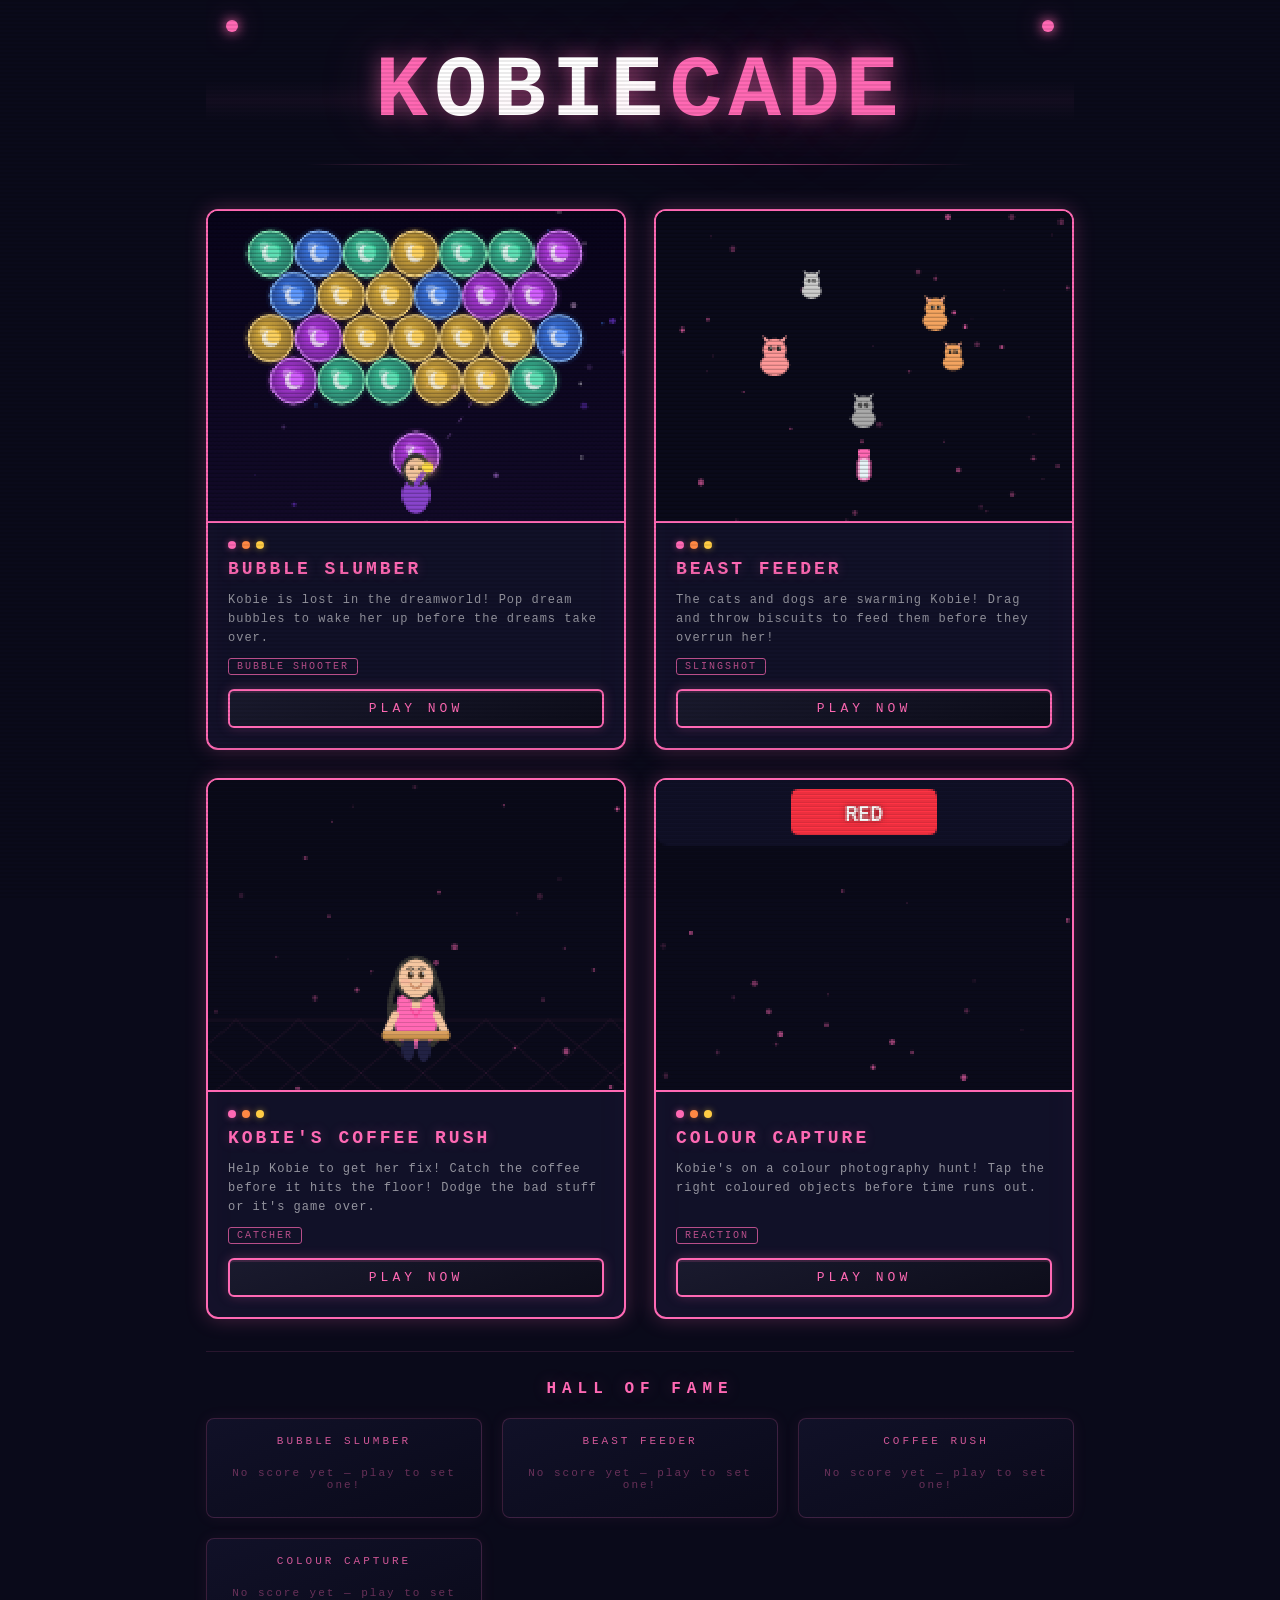
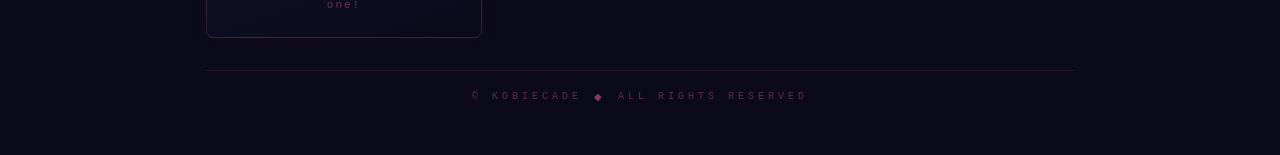
==== index.html @ 54f71faa "Added initial project file and folders" ====
<!DOCTYPE html>
<html lang="en">
<head>
  <meta charset="UTF-8" />
  <title>KobieCade</title>
  <meta name="viewport" content="width=device-width, initial-scale=1.0">
  <link rel="stylesheet" href="style.css" />
</head>
<body>
  <div class="arcade-wrap">

    <header class="arcade-header">
      <div class="header-scanline"></div>
      <div class="coin-light coin-left"></div>
      <div class="coin-light coin-right"></div>
      <h1 class="arcade-title">
        <span class="title-k">K</span><span class="title-obie">OBIE</span><span class="title-cade">CADE</span>
      </h1>

    </header>

    <main class="game-grid">

      <a href="bubble-slumber/index.html" class="game-card" id="card-todos">
        <div class="card-screen">
          <canvas class="card-preview" id="preview-todos" width="200" height="150"></canvas>
        </div>
        <div class="card-bezel">
          <div class="card-lights">
            <span class="bulb"></span><span class="bulb"></span><span class="bulb"></span>
          </div>
          <h2 class="card-title">BUBBLE SLUMBER</h2>
          <p class="card-desc">Kobie is lost in the dreamworld! Pop dream bubbles to wake her up before the dreams take over.</p>
          <div class="card-meta">
            <span class="tag">BUBBLE SHOOTER</span>
          </div>
          <div class="card-btn">PLAY NOW</div>
        </div>
      </a>

      <a href="beast-feeder/index.html" class="game-card" id="card-kittens">
        <div class="card-screen">
          <canvas class="card-preview" id="preview-kittens" width="200" height="150"></canvas>
        </div>
        <div class="card-bezel">
          <div class="card-lights">
            <span class="bulb"></span><span class="bulb"></span><span class="bulb"></span>
          </div>
          <h2 class="card-title">BEAST FEEDER</h2>
          <p class="card-desc">The cats and dogs are swarming Kobie! Drag and throw biscuits to feed them before they overrun her!</p>
          <div class="card-meta">
            <span class="tag">SLINGSHOT</span>
          </div>
          <div class="card-btn">PLAY NOW</div>
        </div>
      </a>

      <a href="coffee-rush/index.html" class="game-card" id="card-coffee">
        <div class="card-screen">
          <canvas class="card-preview" id="preview-coffee" width="200" height="150"></canvas>
        </div>
        <div class="card-bezel">
          <div class="card-lights">
            <span class="bulb"></span><span class="bulb"></span><span class="bulb"></span>
          </div>
          <h2 class="card-title">KOBIE'S COFFEE RUSH</h2>
          <p class="card-desc">Help Kobie to get her fix! Catch the coffee before it hits the floor! Dodge the bad stuff or it's game over.</p>
          <div class="card-meta">
            <span class="tag">CATCHER</span>
          </div>
          <div class="card-btn">PLAY NOW</div>
        </div>
      </a>

      <a href="colour-capture/index.html" class="game-card" id="card-colour">
        <div class="card-screen">
          <canvas class="card-preview" id="preview-colour" width="200" height="150"></canvas>
        </div>
        <div class="card-bezel">
          <div class="card-lights">
            <span class="bulb"></span><span class="bulb"></span><span class="bulb"></span>
          </div>
          <h2 class="card-title">COLOUR CAPTURE</h2>
          <p class="card-desc">Kobie's on a colour photography hunt! Tap the right coloured objects before time runs out.</p>
          <div class="card-meta">
            <span class="tag">REACTION</span>
          </div>
          <div class="card-btn">PLAY NOW</div>
        </div>
      </a>

    </main>

    <section class="hs-section">
      <h2 class="hs-section-title">HALL OF FAME</h2>
      <div class="hs-panels">
        <div class="hs-panel">
          <div class="hs-panel-label">BUBBLE SLUMBER</div>
          <div id="hs-landing-todos"></div>
        </div>
        <div class="hs-panel">
          <div class="hs-panel-label">BEAST FEEDER</div>
          <div id="hs-landing-kittens"></div>
        </div>
        <div class="hs-panel">
          <div class="hs-panel-label">COFFEE RUSH</div>
          <div id="hs-landing-coffee"></div>
        </div>
        <div class="hs-panel">
          <div class="hs-panel-label">COLOUR CAPTURE</div>
          <div id="hs-landing-colour"></div>
        </div>
      </div>
    </section>

    <footer class="arcade-footer">
      <span>© KOBIECADE</span>
      <span class="footer-dot">◆</span>
      <span>ALL RIGHTS RESERVED</span>
    </footer>

  </div>

  <script src="highscores.js"></script>
  <script src="landing.js"></script>
</body>
</html>
---- style.css ----
/* ── RESET & BASE ─────────────────────────────────────── */
*, *::before, *::after { margin: 0; padding: 0; box-sizing: border-box; }

:root {
  --pink:      #ff69b4;
  --pink-dim:  #ff69b440;
  --pink-glow: #ff69b480;
  --red:       #ff4466;
  --dark:      #0a0a1a;
  --dark-mid:  #0d0d22;
  --dark-card: #111128;
  --white:     #ffffff;
  --mono:      'Courier New', Courier, monospace;
}

html, body {
  width: 100%;
  min-height: 100%;
  background: var(--dark);
  font-family: var(--mono);
  color: var(--white);
  overflow-x: hidden;
}

/* ── SCANLINE TEXTURE ─────────────────────────────────── */
body::before {
  content: '';
  position: fixed;
  inset: 0;
  background: repeating-linear-gradient(
    0deg,
    transparent,
    transparent 2px,
    rgba(0,0,0,0.08) 2px,
    rgba(0,0,0,0.08) 4px
  );
  pointer-events: none;
  z-index: 9999;
}

/* ── WRAP ─────────────────────────────────────────────── */
.arcade-wrap {
  max-width: 900px;
  margin: 0 auto;
  padding: 0 16px 48px;
  display: flex;
  flex-direction: column;
  min-height: 100vh;
}

/* ── HEADER ───────────────────────────────────────────── */
.arcade-header {
  position: relative;
  text-align: center;
  padding: 48px 16px 36px;
  overflow: hidden;
}

.header-scanline {
  position: absolute;
  inset: 0;
  background: linear-gradient(
    180deg,
    transparent 40%,
    rgba(255,105,180,0.04) 50%,
    transparent 60%
  );
  animation: scanMove 4s linear infinite;
  pointer-events: none;
}

@keyframes scanMove {
  0%   { transform: translateY(-100%); }
  100% { transform: translateY(200%); }
}

/* Decorative corner lights */
.coin-light {
  position: absolute;
  top: 20px;
  width: 12px; height: 12px;
  border-radius: 50%;
  background: var(--pink);
  box-shadow: 0 0 12px var(--pink), 0 0 24px var(--pink-glow);
  animation: blink 2.8s ease-in-out infinite;
}
.coin-left  { left: 20px; }
.coin-right { right: 20px; animation-delay: 1.4s; }

@keyframes blink {
  0%, 100% { opacity: 1; }
  50%       { opacity: 0.25; }
}

/* Title */
.arcade-title {
  font-size: clamp(42px, 10vw, 88px);
  letter-spacing: 6px;
  line-height: 1;
  margin-bottom: 14px;
  text-shadow:
    0 0 20px var(--pink-glow),
    0 0 60px var(--pink-dim);
}

.title-k    { color: var(--pink); }
.title-obie { color: var(--white); }
.title-cade {
  color: var(--pink);
  text-shadow:
    0 0 20px var(--pink-glow),
    0 0 60px var(--pink-dim),
    0 0 100px var(--pink-dim);
}

.arcade-sub {
  font-size: clamp(10px, 2vw, 13px);
  letter-spacing: 6px;
  color: var(--pink);
  opacity: 0.7;
  animation: pulse 1.6s ease-in-out infinite;
}

@keyframes pulse {
  0%, 100% { opacity: 0.7; }
  50%       { opacity: 0.25; }
}

/* ── DIVIDER ──────────────────────────────────────────── */
.arcade-header::after {
  content: '';
  display: block;
  margin: 28px auto 0;
  width: 80%;
  height: 1px;
  background: linear-gradient(90deg, transparent, var(--pink), transparent);
}

/* ── GAME GRID ────────────────────────────────────────── */
.game-grid {
  display: grid;
  grid-template-columns: repeat(auto-fit, minmax(280px, 1fr));
  gap: 28px;
  padding: 8px 0 24px;
  flex: 1;
}

/* ── GAME CARD ────────────────────────────────────────── */
.game-card {
  display: flex;
  flex-direction: column;
  background: var(--dark-card);
  border: 2px solid var(--pink);
  border-radius: 12px;
  overflow: hidden;
  text-decoration: none;
  color: inherit;
  box-shadow:
    0 0 20px var(--pink-dim),
    inset 0 0 40px rgba(255,105,180,0.03);
  transition: transform 120ms ease, box-shadow 120ms ease, border-color 120ms ease;
  cursor: pointer;
}

.game-card:hover {
  transform: translateY(-4px) scale(1.01);
  border-color: var(--pink);
  box-shadow:
    0 0 40px var(--pink-glow),
    0 8px 32px rgba(0,0,0,0.6),
    inset 0 0 60px rgba(255,105,180,0.06);
}

.game-card:active {
  transform: translateY(0) scale(0.99);
}

/* ── CARD SCREEN (preview canvas area) ───────────────── */
.card-screen {
  background: #060610;
  border-bottom: 2px solid var(--pink);
  display: flex;
  align-items: center;
  justify-content: center;
  padding: 0;
  overflow: hidden;
  aspect-ratio: 4 / 3;
  position: relative;
}

.card-screen::after {
  content: '';
  position: absolute;
  inset: 0;
  background: repeating-linear-gradient(
    0deg,
    transparent,
    transparent 3px,
    rgba(0,0,0,0.15) 3px,
    rgba(0,0,0,0.15) 4px
  );
  pointer-events: none;
}

.card-preview {
  width: 100%;
  height: 100%;
  object-fit: cover;
  image-rendering: pixelated;
  pointer-events: none;
}

/* ── CARD BEZEL ───────────────────────────────────────── */
.card-bezel {
  padding: 18px 20px 20px;
  display: flex;
  flex-direction: column;
  gap: 10px;
  flex: 1;
}

.card-lights {
  display: flex;
  gap: 6px;
}

.bulb {
  width: 8px; height: 8px;
  border-radius: 50%;
  background: var(--pink);
  box-shadow: 0 0 6px var(--pink-glow);
  animation: blink 2s ease-in-out infinite;
}
.bulb:nth-child(2) { animation-delay: 0.66s; background: #ff8844; box-shadow: 0 0 6px #ff884480; }
.bulb:nth-child(3) { animation-delay: 1.33s; background: #ffcc44; box-shadow: 0 0 6px #ffcc4480; }

.card-title {
  font-size: clamp(14px, 3vw, 18px);
  letter-spacing: 3px;
  color: var(--pink);
  text-shadow: 0 0 12px var(--pink-dim);
  line-height: 1.2;
}

.card-desc {
  font-size: clamp(10px, 1.8vw, 12px);
  color: rgba(255,255,255,0.55);
  letter-spacing: 1px;
  line-height: 1.6;
  flex: 1;
}

.card-meta {
  display: flex;
  gap: 8px;
  flex-wrap: wrap;
}

.tag {
  font-size: 10px;
  letter-spacing: 2px;
  border: 1px solid var(--pink);
  color: var(--pink);
  padding: 2px 8px;
  border-radius: 3px;
  opacity: 0.7;
}

.card-btn {
  margin-top: 4px;
  padding: 10px 0;
  text-align: center;
  border: 2px solid var(--pink);
  border-radius: 6px;
  font-size: clamp(11px, 2vw, 13px);
  letter-spacing: 4px;
  color: var(--pink);
  background: linear-gradient(160deg, #1a1a2e 0%, #0d0d1a 100%);
  box-shadow:
    0 0 12px var(--pink-dim),
    inset 0 2px 0 rgba(255,105,180,0.15);
  transition: background 100ms, box-shadow 100ms;
}

.game-card:hover .card-btn {
  background: linear-gradient(160deg, #2a1a3e 0%, #150d2a 100%);
  box-shadow:
    0 0 24px var(--pink-glow),
    inset 0 2px 0 rgba(255,105,180,0.25);
}

/* ── FOOTER ───────────────────────────────────────────── */
.arcade-footer {
  text-align: center;
  padding: 20px 0 4px;
  font-size: 10px;
  letter-spacing: 4px;
  color: rgba(255,105,180,0.35);
  border-top: 1px solid rgba(255,105,180,0.12);
  display: flex;
  justify-content: center;
  gap: 12px;
}

.footer-dot { color: var(--pink); opacity: 0.5; }

/* ── RESPONSIVE ───────────────────────────────────────── */
@media (max-width: 500px) {
  .arcade-header { padding: 32px 12px 24px; }
  .game-grid { gap: 20px; }
}

/* ── HALL OF FAME ─────────────────────────────────────── */
.hs-section {
  margin: 8px 0 32px;
  border-top: 1px solid #ff69b420;
  padding-top: 28px;
}

.hs-section-title {
  text-align: center;
  font-size: clamp(12px, 2.2vw, 16px);
  letter-spacing: 6px;
  color: #ff69b4;
  margin-bottom: 20px;
  text-shadow: 0 0 16px #ff69b440;
}

.hs-panels {
  display: grid;
  grid-template-columns: repeat(auto-fit, minmax(220px, 1fr));
  gap: 20px;
}

.hs-panel {
  background: linear-gradient(160deg, #111128 0%, #0a0a1a 100%);
  border: 1px solid #ff69b430;
  border-radius: 8px;
  padding: 16px 18px;
  box-shadow: 0 0 16px #ff69b410;
}

.hs-panel-label {
  font-size: clamp(9px, 1.6vw, 11px);
  letter-spacing: 3px;
  color: #ff69b4;
  margin-bottom: 10px;
  text-align: center;
  opacity: 0.8;
}

/* ── HIGH SCORES TABLE (shared) ──────────────────────── */
.hs-table {
  width: 100%;
  border-collapse: collapse;
}

.hs-title {
  font-size: clamp(9px, 1.4vw, 11px);
  letter-spacing: 4px;
  color: #ff69b4;
  padding-bottom: 8px;
  text-align: center;
  border-bottom: 1px solid #ff69b430;
}

.hs-row {
  font-size: clamp(9px, 1.4vw, 11px);
  letter-spacing: 1px;
  color: #ff69b4bb;
  border-bottom: 1px solid #ff69b415;
}

.hs-row td { padding: 5px 4px; }

.hs-row.hs-new {
  color: #ffcc44;
  text-shadow: 0 0 8px #ffcc4460;
}

.hs-row.hs-new td { animation: hs-flash 0.6s ease 3; }

@keyframes hs-flash {
  0%, 100% { opacity: 1; }
  50%       { opacity: 0.4; }
}

.hs-rank  { width: 28px; text-align: center; }
.hs-score { text-align: right; font-weight: bold; padding-right: 8px; }
.hs-date  { text-align: right; opacity: 0.55; font-size: 0.9em; padding-left: 8px; }
.hs-empty { font-size: 11px; color: #ff69b460; letter-spacing: 2px; text-align: center; padding: 10px 0; }
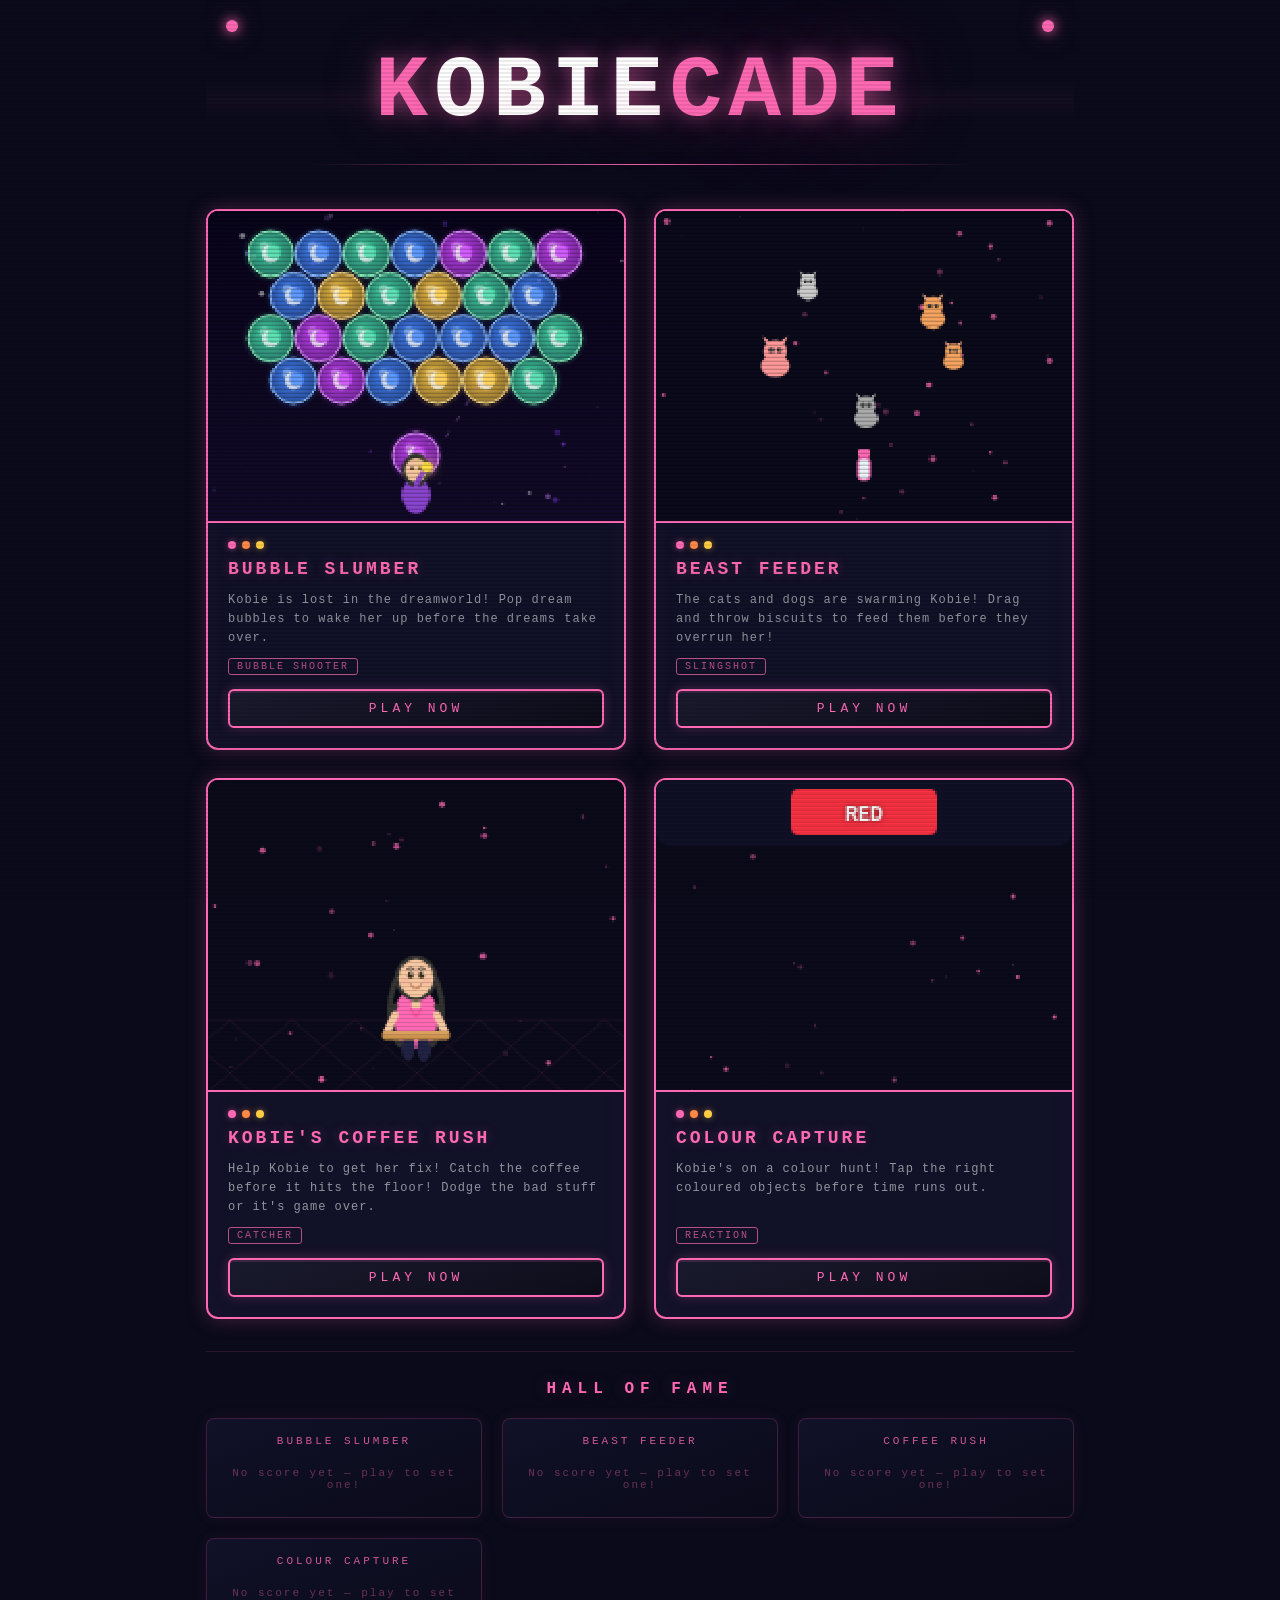
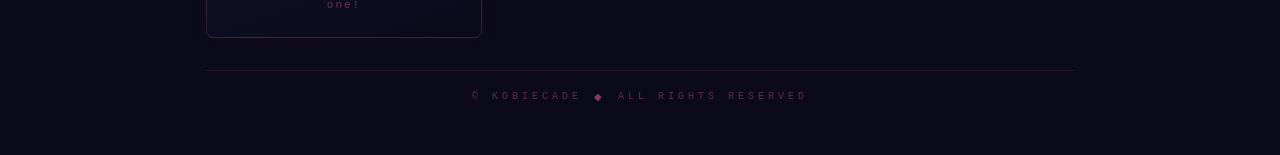
==== commit 9623f13d: "Update index.html" ====
--- a/index.html
+++ b/index.html
@@ -81,7 +81,7 @@
             <span class="bulb"></span><span class="bulb"></span><span class="bulb"></span>
           </div>
           <h2 class="card-title">COLOUR CAPTURE</h2>
-          <p class="card-desc">Kobie's on a colour photography hunt! Tap the right coloured objects before time runs out.</p>
+          <p class="card-desc">Kobie's on a colour hunt! Tap the right coloured objects before time runs out.</p>
           <div class="card-meta">
             <span class="tag">REACTION</span>
           </div>
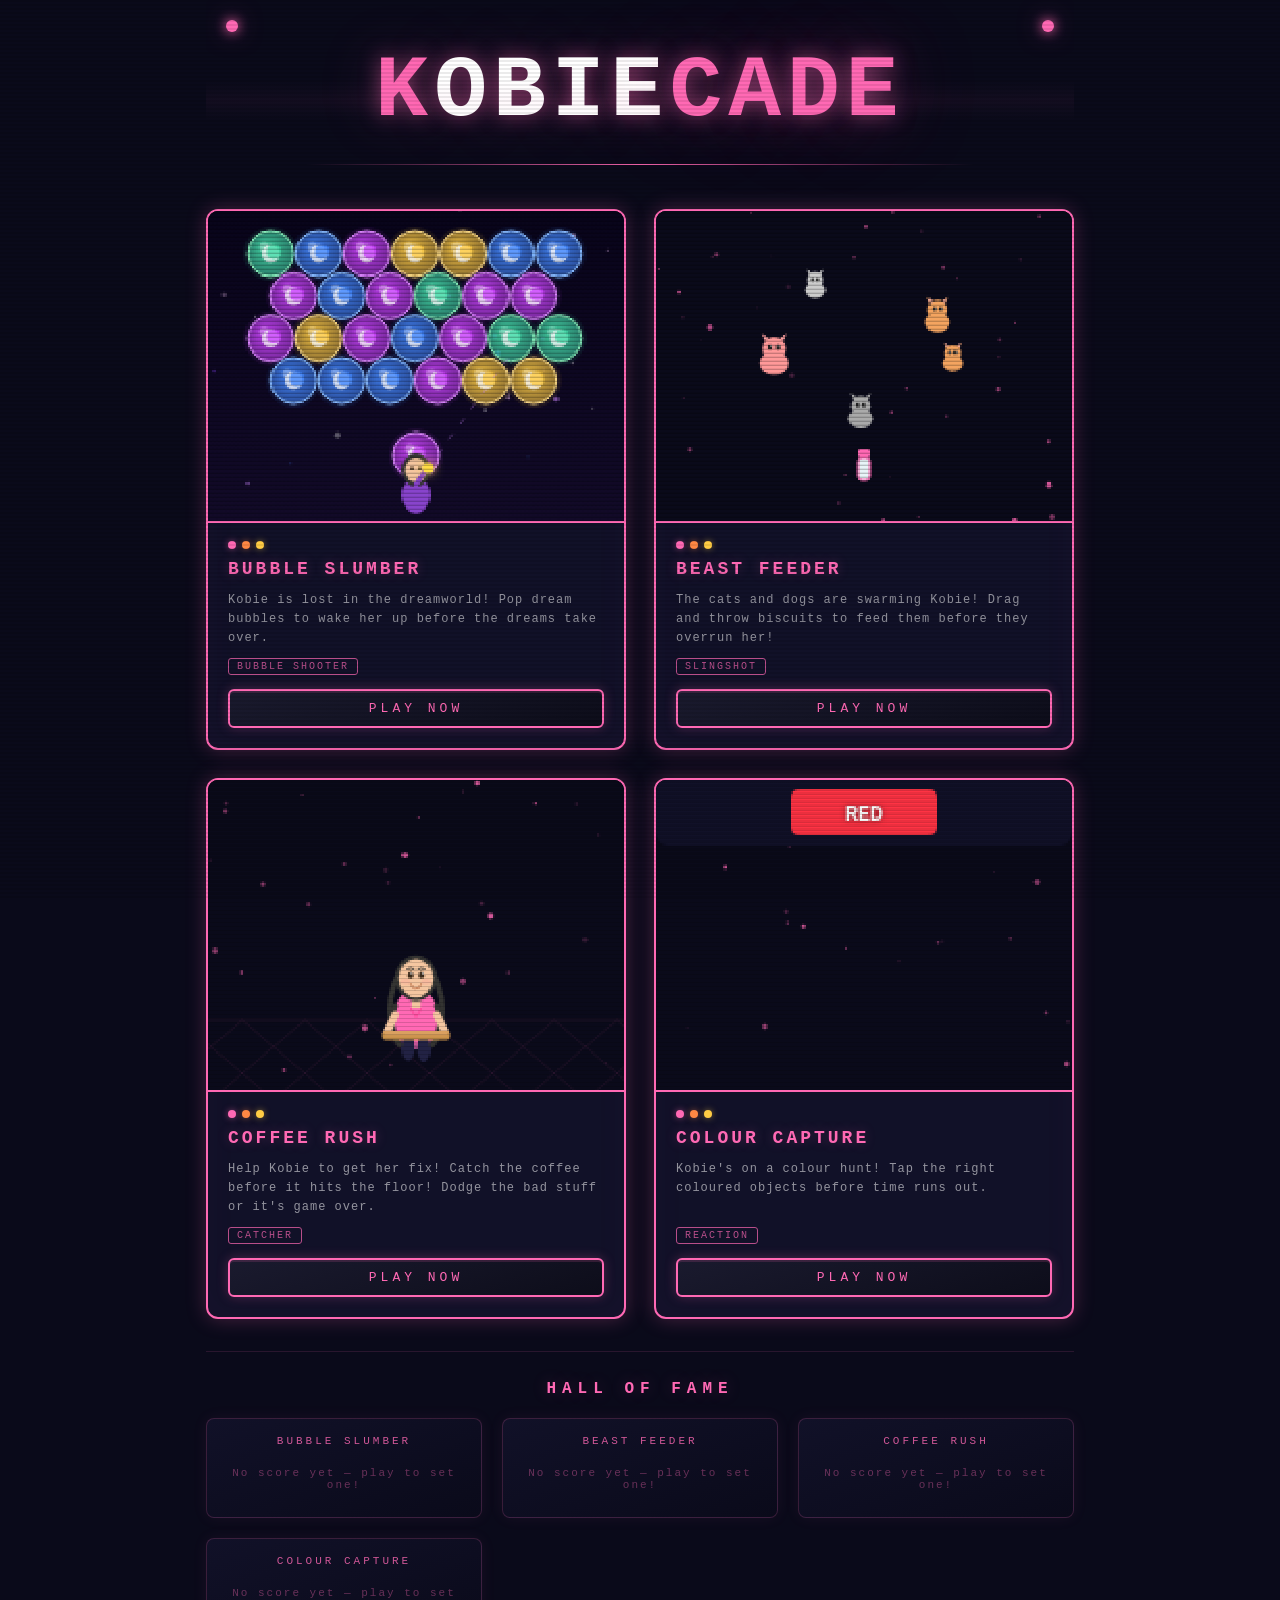
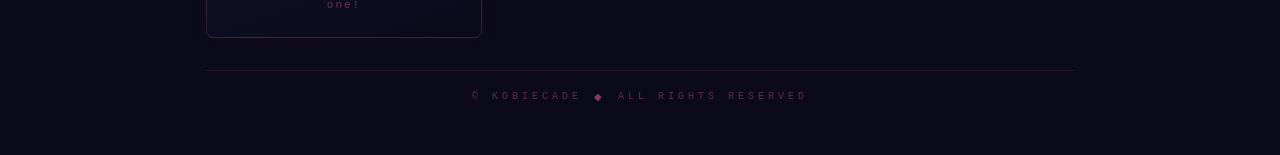
==== commit a0c98150: "Coffee rush sizing" ====
--- a/index.html
+++ b/index.html
@@ -63,7 +63,7 @@
           <div class="card-lights">
             <span class="bulb"></span><span class="bulb"></span><span class="bulb"></span>
           </div>
-          <h2 class="card-title">KOBIE'S COFFEE RUSH</h2>
+          <h2 class="card-title">COFFEE RUSH</h2>
           <p class="card-desc">Help Kobie to get her fix! Catch the coffee before it hits the floor! Dodge the bad stuff or it's game over.</p>
           <div class="card-meta">
             <span class="tag">CATCHER</span>
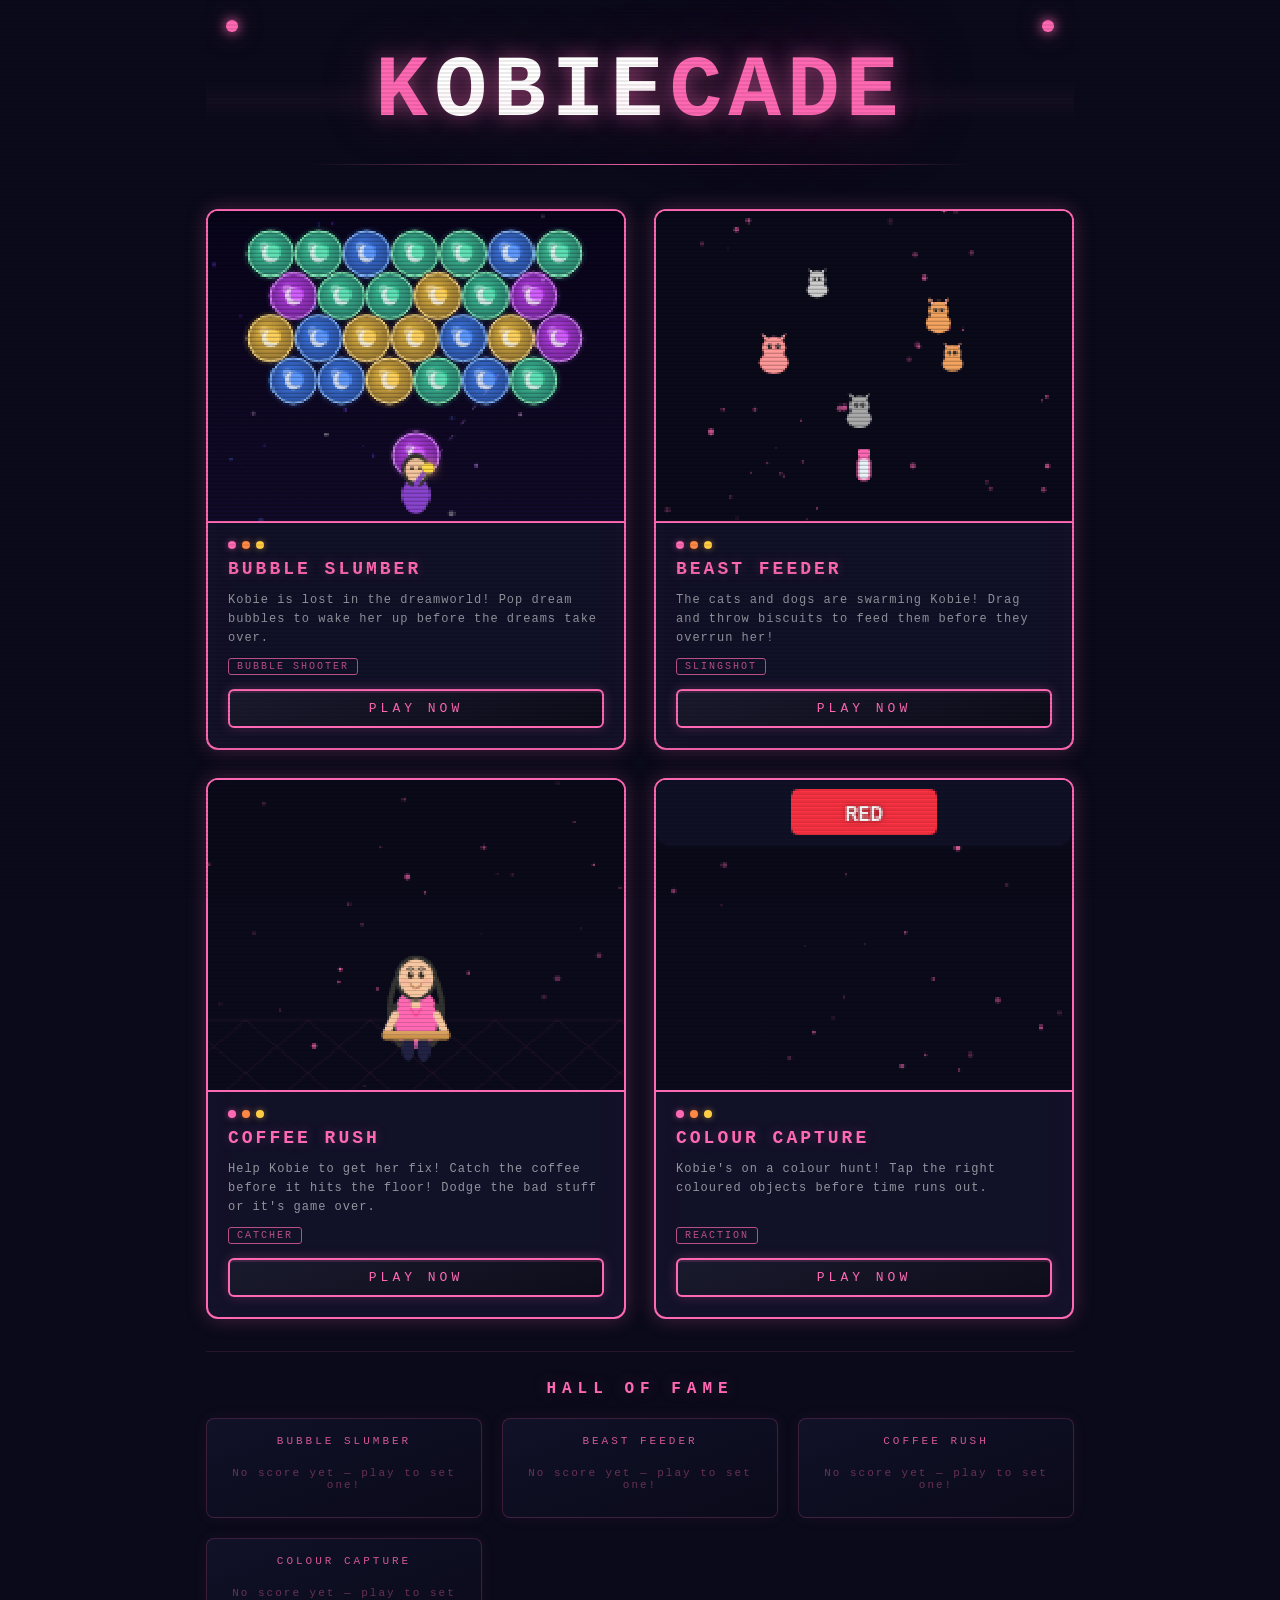
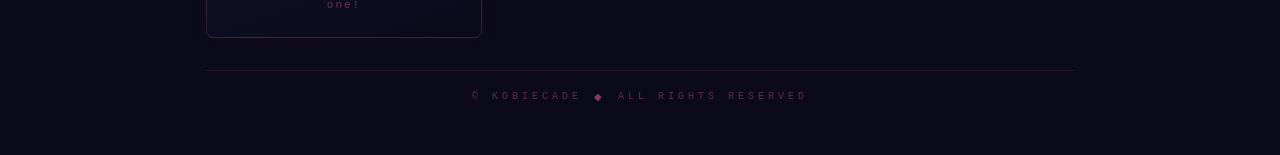
==== commit 80244be1: "Added landing page favico" ====
--- a/index.html
+++ b/index.html
@@ -4,6 +4,10 @@
   <meta charset="UTF-8" />
   <title>KobieCade</title>
   <meta name="viewport" content="width=device-width, initial-scale=1.0">
+  <link rel="apple-touch-icon" sizes="180x180" href="/apple-touch-icon.png">
+  <link rel="icon" type="image/png" sizes="32x32" href="/favicon-32x32.png">
+  <link rel="icon" type="image/png" sizes="16x16" href="/favicon-16x16.png">
+  <link rel="manifest" href="/site.webmanifest">
   <link rel="stylesheet" href="style.css" />
 </head>
 <body>
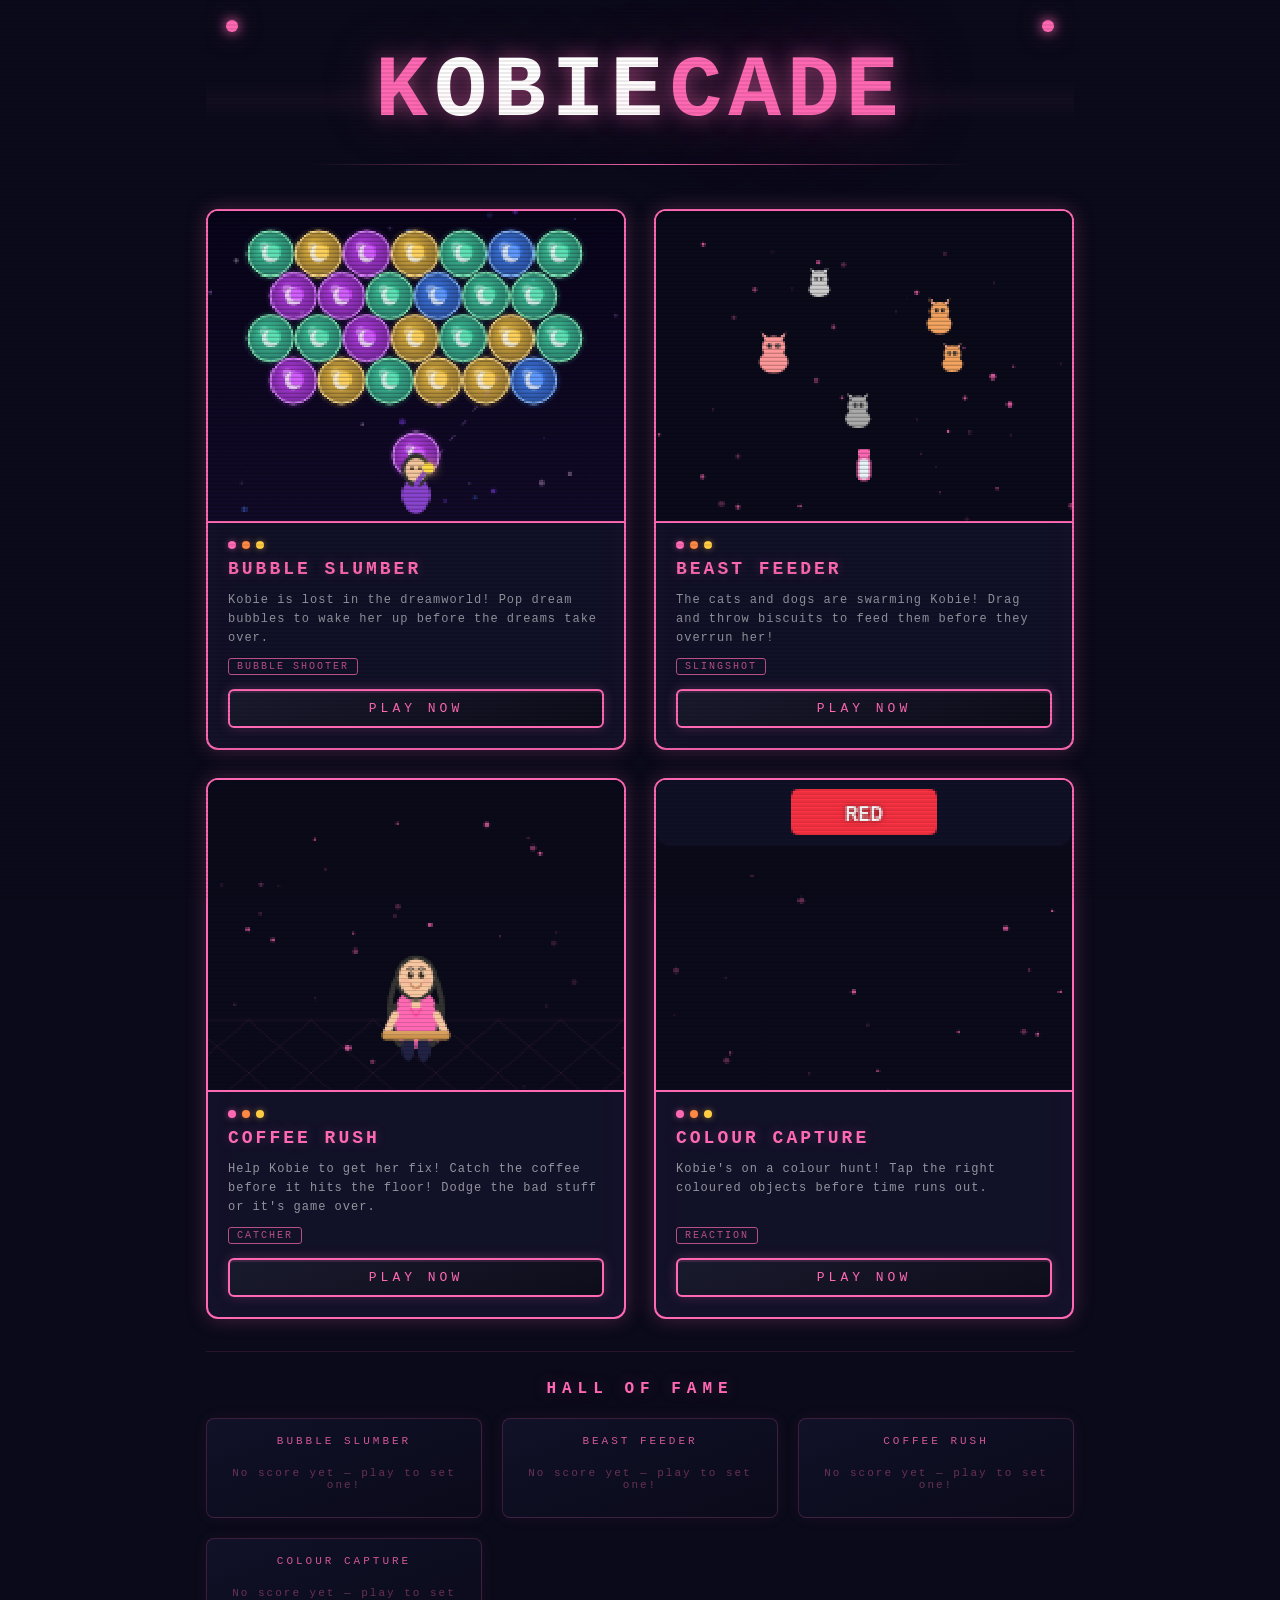
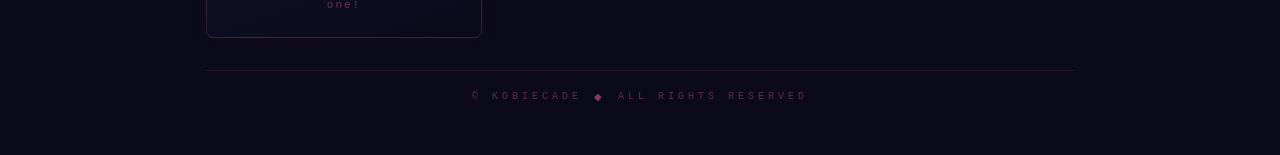
==== commit 823ca3cd: "Favicon fix" ====
--- a/index.html
+++ b/index.html
@@ -4,10 +4,10 @@
   <meta charset="UTF-8" />
   <title>KobieCade</title>
   <meta name="viewport" content="width=device-width, initial-scale=1.0">
-  <link rel="apple-touch-icon" sizes="180x180" href="/apple-touch-icon.png">
-  <link rel="icon" type="image/png" sizes="32x32" href="/favicon-32x32.png">
-  <link rel="icon" type="image/png" sizes="16x16" href="/favicon-16x16.png">
-  <link rel="manifest" href="/site.webmanifest">
+  <link rel="apple-touch-icon" sizes="180x180" href="apple-touch-icon.png">
+  <link rel="icon" type="image/png" sizes="32x32" href="favicon-32x32.png">
+  <link rel="icon" type="image/png" sizes="16x16" href="favicon-16x16.png">
+  <link rel="manifest" href="site.webmanifest">
   <link rel="stylesheet" href="style.css" />
 </head>
 <body>
